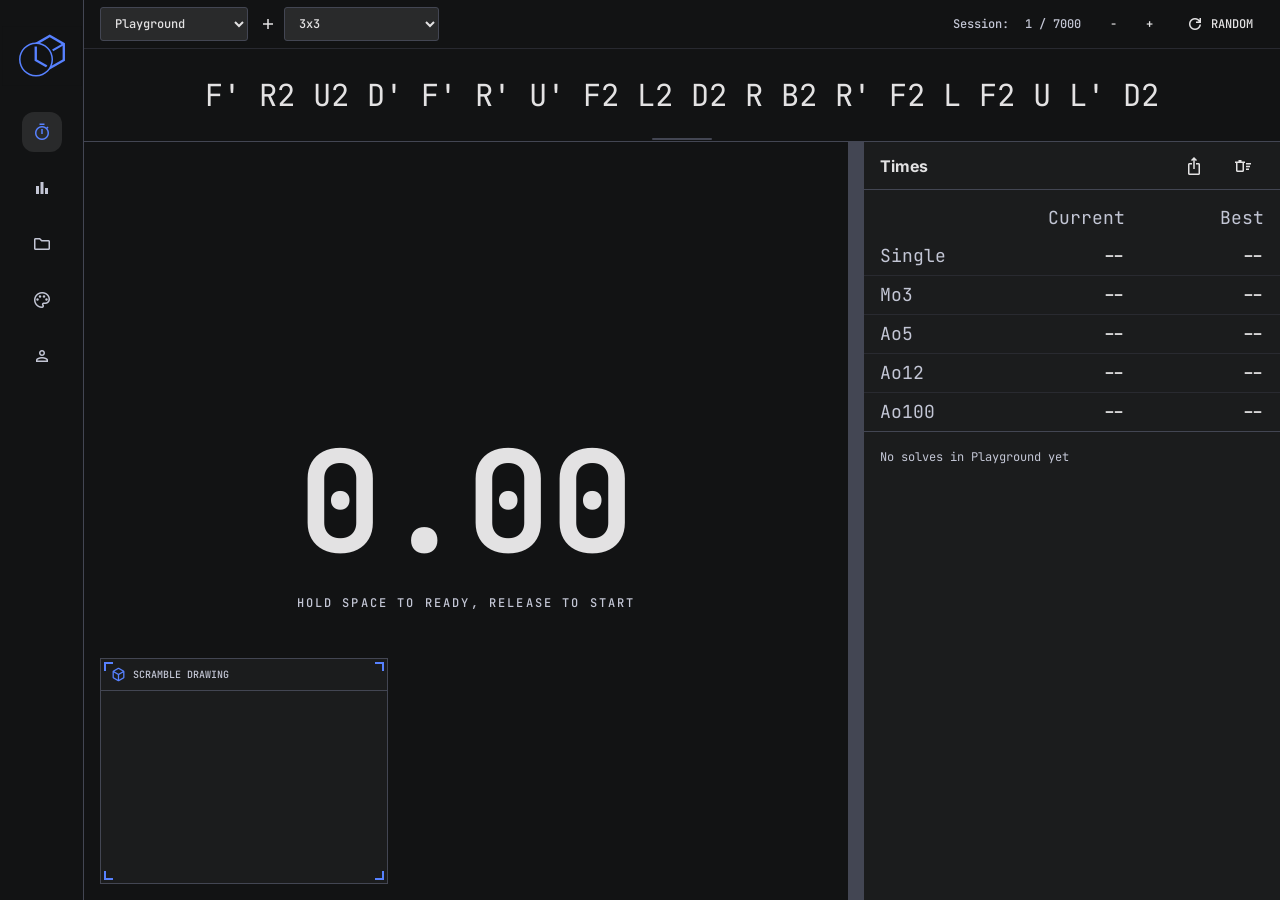
==== static/index.html @ dbafad9c "Batch Synchronization via sqlite" ====
<!doctype html>
<html lang="en">
<head>
    <meta charset="utf-8">
    <meta content="width=device-width, initial-scale=1" name="viewport">
    <title>Cubing Assistant Timer</title>
    <script src="/static/theme.js"></script>
    <script defer src="/static/logo.js"></script>
    <link href="https://fonts.googleapis.com/css2?family=Inter:wght@400;500;700&family=JetBrains+Mono:wght@400;500;700&family=Material+Symbols+Outlined&display=swap"
          rel="stylesheet">
    <link href="/static/styles.css" rel="stylesheet">
    <script src="https://cdn.cubing.net/v0/js/scramble-display" type="module"></script>
</head>
<body>
<nav aria-label="Primary navigation" class="side-tabs">
    <a aria-label="Cubing Assistant" class="side-brand" href="/solve">
        <span data-inline-logo></span>
    </a>
    <a aria-label="Solve timer" class="side-tab active" href="/solve" title="Solve timer">
        <span aria-hidden="true" class="material-symbols-outlined">timer</span>
    </a>
    <a aria-label="Analytics" class="side-tab" href="/analytics" title="Analytics">
        <span aria-hidden="true" class="material-symbols-outlined">bar_chart</span>
    </a>
    <a aria-label="Manage sessions" class="side-tab" href="/manage" title="Manage sessions">
        <span aria-hidden="true" class="material-symbols-outlined">folder</span>
    </a>
    <a aria-label="Appearance" class="side-tab" href="/appearance" title="Appearance">
        <span aria-hidden="true" class="material-symbols-outlined">palette</span>
    </a>
    <a aria-label="Login" class="side-tab" href="/login" title="Login">
        <span aria-hidden="true" class="material-symbols-outlined">person</span>
    </a>
</nav>

<main aria-label="Cubing timer" class="app">
    <section aria-label="Current scramble" class="scramble-panel">
        <div class="scramble-meta">
            <div class="session-picker">
                <select aria-label="Session" id="sessionSelect"></select>
                <button aria-label="Create session" id="createSession" title="Create session" type="button">
                    <span class="material-symbols-outlined">add</span>
                </button>
            </div>
            <label class="event-picker">
                <span>Scramble</span>
                <select aria-label="Scramble type" id="eventSelect"></select>
            </label>
            <span class="fixed-event-label" hidden id="fixedEventLabel"></span>
            <div class="scramble-actions">
                <span id="scrambleCount">0 / 0</span>
                <div class="scramble-controls">
                    <div aria-label="Scramble font size" class="font-controls">
                        <button aria-label="Decrease scramble font size" id="decreaseScrambleFont" type="button">-
                        </button>
                        <button aria-label="Increase scramble font size" id="increaseScrambleFont" type="button">+
                        </button>
                    </div>
                    <button id="randomScramble" type="button"><span class="material-symbols-outlined">refresh</span>
                        Random
                    </button>
                </div>
            </div>
        </div>
        <p class="scramble" id="scramble">Loading scrambles...</p>
    </section>

    <div aria-label="Resize scramble panel" aria-orientation="horizontal" class="resize-handle resize-handle-horizontal"
         data-resize="scramble" role="separator"></div>

    <section aria-label="Timer" class="timer-panel">
        <div aria-live="polite" class="timer idle" id="timer">0.00</div>
        <div class="status" id="status">Hold space to ready, release to start</div>
        <aside aria-label="Scramble drawing" class="scramble-drawing-panel">
            <div class="scramble-drawing-heading">
                <span aria-hidden="true" class="material-symbols-outlined">deployed_code</span>
                <span>Scramble drawing</span>
            </div>
            <scramble-display event="333" id="scrambleDrawing"></scramble-display>
            <div aria-label="Resize scramble drawing from top left"
                 class="scramble-drawing-resize scramble-drawing-resize-nw"
                 data-resize-corner="nw" role="separator"></div>
            <div aria-label="Resize scramble drawing from top right"
                 class="scramble-drawing-resize scramble-drawing-resize-ne"
                 data-resize-corner="ne" role="separator"></div>
            <div aria-label="Resize scramble drawing from bottom left"
                 class="scramble-drawing-resize scramble-drawing-resize-sw"
                 data-resize-corner="sw" role="separator"></div>
            <div aria-label="Resize scramble drawing from bottom right"
                 class="scramble-drawing-resize scramble-drawing-resize-se"
                 data-resize-corner="se" role="separator"></div>
        </aside>
    </section>

    <div aria-label="Resize times panel" aria-orientation="vertical" class="resize-handle resize-handle-vertical"
         data-resize="times" role="separator"></div>

    <aside aria-label="Times list" class="times-panel">
        <div class="times-header">
            <h1>Times</h1>
            <div class="times-actions">
                <button aria-label="Export data" id="exportTimes" title="Export data" type="button"><span
                        class="material-symbols-outlined">ios_share</span></button>
                <button aria-label="Clear session" id="clearTimes" title="Clear session" type="button"><span
                        class="material-symbols-outlined">delete_sweep</span></button>
            </div>
        </div>
        <table aria-label="Solve statistics" class="stats-table">
            <thead>
            <tr>
                <th scope="col"></th>
                <th scope="col">Current</th>
                <th scope="col">Best</th>
            </tr>
            </thead>
            <tbody id="statsBody"></tbody>
        </table>
        <ol class="times-list" id="timesList"></ol>
    </aside>
</main>

<dialog class="confirm-dialog" id="clearConfirmDialog">
    <form method="dialog">
        <h2>Clear times?</h2>
        <p>This removes all solves for the selected session.</p>
        <div class="dialog-actions">
            <button id="cancelClearTimes" type="submit" value="cancel">Cancel</button>
            <button id="confirmClearTimes" type="submit" value="confirm">Clear</button>
        </div>
    </form>
</dialog>

<dialog class="confirm-dialog" id="createSessionDialog">
    <form method="dialog">
        <h2>Create session</h2>
        <label class="dialog-field">
            <span>Name</span>
            <input id="newSessionName" maxlength="40" placeholder="Session name" type="text">
        </label>
        <label class="dialog-field">
            <span>Cube type</span>
            <select id="newSessionEvent"></select>
        </label>
        <div class="dialog-actions">
            <button type="submit" value="cancel">Cancel</button>
            <button id="confirmCreateSession" type="submit" value="confirm">Create</button>
        </div>
    </form>
</dialog>

<dialog class="confirm-dialog average-dialog" id="averageDialog">
    <form method="dialog">
        <h2 id="averageDialogTitle">Average</h2>
        <p id="averageDialogSummary"></p>
        <ol class="average-times" id="averageDialogTimes"></ol>
        <div class="dialog-actions average-dialog-actions">
            <button id="copyAverageLog" type="button">Copy</button>
            <button type="submit" value="close">Close</button>
        </div>
    </form>
</dialog>

<script src="/static/sync.js"></script>
<script src="/static/timer.js"></script>
</body>
</html>
---- static/styles.css ----
:root {
    color-scheme: dark;
    --bg: #121314;
    --surface-lowest: #0d0e0f;
    --surface-low: #1b1c1d;
    --surface: #1f2021;
    --surface-high: #292a2b;
    --surface-highest: #343536;
    --text: #e3e2e3;
    --muted: #c3c6d5;
    --outline: #434653;
    --primary: #5781ff;
    --primary-container: #3366cc;
    --ready: #56d77d;
    --hold: #d9b34f;
    --danger: #ff6352;
    --lavender: #c7a7ff;
    --side-tabs-width: 84px;
    --scramble-height: 10rem;
    --scramble-base-min-height: 8rem;
    --scramble-min-height: 8rem;
    --times-width: 26rem;
    --main-min-width: 24rem;
    --times-min-width: 22rem;
}

* {
    box-sizing: border-box;
}

[hidden] {
    display: none !important;
}

html, body {
    height: 100%;
    overflow: hidden;
}

body {
    margin: 0;
    background: var(--bg);
    color: var(--text);
    font-family: Inter, system-ui, sans-serif;
    user-select: none;
}

.material-symbols-outlined {
    font-size: 20px;
    font-variation-settings: "FILL" 0, "wght" 400, "GRAD" 0, "opsz" 20;
}

button, select, .nav-button {
    border: 1px solid var(--outline);
    border-radius: 3px;
    background: var(--surface-high);
    color: var(--text);
    cursor: pointer;
    font: 500 12px/16px "JetBrains Mono", monospace;
    padding: .45rem .65rem;
    text-decoration: none;
}

button:hover, select:hover, .nav-button:hover {
    border-color: var(--primary);
    background: var(--surface-highest);
}

button[data-action="delete"]:hover {
    border-color: var(--danger);
    color: var(--danger);
}

.side-tabs {
    align-items: center;
    background: var(--bg);
    border-right: 1px solid var(--outline);
    display: flex;
    flex-direction: column;
    gap: 16px;
    height: 100dvh;
    left: 0;
    padding: 16px 8px;
    position: fixed;
    top: 0;
    width: var(--side-tabs-width);
    z-index: 3;
}

.side-brand {
    align-items: center;
    color: var(--primary);
    display: flex;
    height: 80px;
    justify-content: center;
    text-decoration: none;
    --logo-secondary: var(--bg);
    width: 80px;
}

.side-brand [data-inline-logo] {
    display: block;
    height: 80px;
    width: 80px;
}

.side-brand-svg {
    display: block;
    height: 100%;
    width: 100%;
}

.side-tab {
    align-items: center;
    border-radius: 12px;
    color: var(--muted);
    display: flex;
    height: 40px;
    justify-content: center;
    text-decoration: none;
    width: 40px;
}

.side-tab:hover {
    background: var(--surface-high);
    color: var(--text);
}

.side-tab.active {
    background: var(--surface-high);
    color: var(--primary);
}

.app {
    display: grid;
    grid-template-columns: minmax(var(--main-min-width), 1fr) 16px minmax(var(--times-min-width), var(--times-width));
    grid-template-rows: minmax(var(--scramble-min-height), var(--scramble-height)) 0 minmax(0, 1fr);
    height: 100dvh;
    overflow: hidden;
    padding-left: var(--side-tabs-width);
}

.scramble-panel, .timer-panel, .times-panel {
    background: var(--bg);
    min-height: 0;
    min-width: 0;
}

.scramble-panel {
    border-bottom: 1px solid var(--outline);
    display: grid;
    grid-column: 1 / -1;
    grid-row: 1;
    grid-template-rows: auto 1fr;
    overflow: auto;
}

.scramble-meta, .times-header, .time-row, .scramble-actions, .scramble-controls, .font-controls, .penalty-actions, .times-actions, .time-actions, .event-picker, .session-picker {
    align-items: center;
    display: flex;
}

.scramble-meta {
    border-bottom: 1px solid rgba(67, 70, 83, .45);
    justify-content: space-between;
    min-height: 48px;
    padding: 6px 16px;
}

.session-picker {
    gap: 4px;
}

.session-picker select {
    min-width: 148px;
}

#createSession {
    align-items: center;
    background: transparent;
    border-color: transparent;
    display: flex;
    height: 32px;
    justify-content: center;
    padding: 0;
    width: 32px;
}

.event-picker {
    gap: 16px;
    margin-right: auto;
}

.event-picker > span {
    display: none;
}

.event-picker select {
    min-width: 122px;
}

.fixed-event-label {
    color: var(--primary);
    font: 500 12px/16px "JetBrains Mono", monospace;
    margin-right: auto;
    padding: 7px 10px;
}

.scramble-actions {
    gap: 16px;
    color: var(--muted);
    font: 500 12px/16px "JetBrains Mono", monospace;
}

.scramble-actions::before {
    content: "Session:";
}

.scramble-controls {
    gap: 8px;
}

.font-controls {
    gap: 4px;
}

.font-controls button, .times-actions button {
    align-items: center;
    background: transparent;
    border-color: transparent;
    display: flex;
    height: 32px;
    justify-content: center;
    min-width: 32px;
}

#randomScramble {
    align-items: center;
    background: transparent;
    border-color: transparent;
    display: flex;
    gap: 6px;
    text-transform: uppercase;
}

.scramble {
    align-self: center;
    color: var(--text);
    font-family: "JetBrains Mono", monospace;
    line-height: 1.55;
    margin: 0 auto;
    max-width: 90%;
    overflow-wrap: anywhere;
    padding: 20px 24px;
    text-align: center;
}

.resize-handle {
    background: var(--outline);
    min-height: 0;
    min-width: 0;
    touch-action: none;
}

.resize-handle-horizontal {
    background: transparent;
    cursor: row-resize;
    grid-column: 1 / -1;
    grid-row: 2;
    height: 7px;
    margin-top: -7px;
    position: relative;
    z-index: 2;
}

.resize-handle-horizontal::after {
    background: var(--outline);
    border-radius: 999px;
    bottom: 2px;
    content: "";
    height: 2px;
    left: calc(50% - 30px);
    position: absolute;
    width: 60px;
}

.resize-handle-horizontal:hover::after, .resize-handle-horizontal.dragging::after {
    background: var(--primary);
}

.resize-handle-vertical {
    cursor: col-resize;
    grid-column: 2;
    grid-row: 3;
}

.resize-handle-vertical:hover, .resize-handle-vertical.dragging {
    background: rgba(177, 197, 255, .55);
}

.timer-panel {
    align-content: center;
    display: grid;
    grid-column: 1;
    grid-row: 3;
    justify-items: center;
    overflow: hidden;
    padding: 24px;
    position: relative;
}

.timer {
    color: var(--text);
    font: 700 clamp(4.5rem, 11vw, 9rem)/1 "JetBrains Mono", monospace;
    font-variant-numeric: tabular-nums;
    letter-spacing: 0;
    text-align: center;
}

.timer.holding {
    color: var(--hold);
}

.timer.ready {
    color: var(--ready);
}

.status {
    color: var(--muted);
    font: 500 12px/16px "JetBrains Mono", monospace;
    letter-spacing: .18em;
    margin-top: 24px;
    min-height: 16px;
    text-align: center;
    text-transform: uppercase;
}

.scramble-drawing-panel {
    background: var(--surface-low);
    border: 1px solid var(--outline);
    bottom: 16px;
    display: grid;
    grid-template-rows: 32px minmax(0, 1fr);
    height: 14.125rem;
    left: 16px;
    max-height: 100%;
    max-width: 100%;
    min-width: min(12rem, 100%);
    overflow: hidden;
    position: absolute;
    width: 18rem;
}

.scramble-drawing-panel.dragging {
    border-color: var(--primary);
}

.scramble-drawing-heading {
    align-items: center;
    border-bottom: 1px solid var(--outline);
    color: var(--muted);
    cursor: move;
    display: flex;
    font: 500 10px/14px "JetBrains Mono", monospace;
    gap: 6px;
    padding: 0 9px;
    touch-action: none;
    text-transform: uppercase;
}

.scramble-drawing-heading .material-symbols-outlined {
    color: var(--primary);
    font-size: 17px;
}

scramble-display {
    display: block;
    height: 100%;
    min-height: 0;
    overflow: hidden;
    width: 100%;
}

.scramble-drawing-resize {
    height: 16px;
    position: absolute;
    touch-action: none;
    width: 16px;
}

.scramble-drawing-resize::after {
    content: "";
    height: 7px;
    position: absolute;
    width: 7px;
}

.scramble-drawing-resize-nw {
    cursor: nwse-resize;
    left: 0;
    top: 0;
}

.scramble-drawing-resize-ne {
    cursor: nesw-resize;
    right: 0;
    top: 0;
}

.scramble-drawing-resize-sw {
    bottom: 0;
    cursor: nesw-resize;
    left: 0;
}

.scramble-drawing-resize-se {
    bottom: 0;
    cursor: nwse-resize;
    right: 0;
}

.scramble-drawing-resize-nw::after {
    border-left: 2px solid var(--primary);
    border-top: 2px solid var(--primary);
    left: 3px;
    top: 3px;
}

.scramble-drawing-resize-ne::after {
    border-right: 2px solid var(--primary);
    border-top: 2px solid var(--primary);
    right: 3px;
    top: 3px;
}

.scramble-drawing-resize-sw::after {
    border-bottom: 2px solid var(--primary);
    border-left: 2px solid var(--primary);
    bottom: 3px;
    left: 3px;
}

.scramble-drawing-resize-se::after {
    border-bottom: 2px solid var(--primary);
    border-right: 2px solid var(--primary);
    bottom: 3px;
    right: 3px;
}

.times-panel {
    background: var(--surface-low);
    display: flex;
    flex-direction: column;
    grid-column: 3;
    grid-row: 3;
    overflow: hidden;
}

.times-header {
    border-bottom: 1px solid var(--outline);
    justify-content: space-between;
    min-height: 48px;
    padding: 0 16px;
}

.times-header h1 {
    font-size: 16px;
    margin: 0;
}

.times-actions {
    gap: 6px;
}

.stats-table {
    border-collapse: collapse;
    border-bottom: 1px solid var(--outline);
    font: 500 18px/24px "JetBrains Mono", monospace;
    table-layout: fixed;
    width: 100%;
}

.stats-table th, .stats-table td {
    padding: 7px 16px;
    text-align: right;
    white-space: nowrap;
}

.stats-table thead th {
    color: var(--muted);
    font-weight: 400;
    padding-top: 16px;
    text-transform: capitalize;
}

.stats-table tbody th {
    color: var(--muted);
    font-weight: 400;
    text-align: left;
    text-transform: capitalize;
}

.stats-table tbody tr:not(:last-child) {
    border-bottom: 1px solid rgba(67, 70, 83, .35);
}

.stat-average-button {
    background: transparent;
    border: 0;
    color: inherit;
    cursor: pointer;
    font: inherit;
    padding: 0;
}

.stat-average-button:hover {
    color: var(--primary);
    text-decoration: underline;
    text-underline-offset: 3px;
}

.times-list {
    flex: 1 1 auto;
    list-style: none;
    margin: 0;
    min-height: 0;
    outline: none;
    overflow: auto;
    padding: 0;
}

.times-list::-webkit-scrollbar, .scramble-panel::-webkit-scrollbar {
    width: 4px;
}

.times-list::-webkit-scrollbar-thumb, .scramble-panel::-webkit-scrollbar-thumb {
    background: var(--surface-highest);
}

.time-row {
    border-bottom: 1px solid rgba(67, 70, 83, .35);
    cursor: default;
    gap: 16px;
    min-height: 50px;
    padding: 8px 16px;
}

.time-entry:hover {
    background: rgba(52, 53, 54, .65);
}

.time-entry.redo-active {
    background: rgba(177, 197, 255, .08);
    box-shadow: inset 3px 0 var(--primary);
}

.time-entry.redone {
    background-image: linear-gradient(90deg, rgba(87, 214, 154, .07), transparent 65%);
}

.time-entry.personal-best {
    box-shadow: inset 3px 0 var(--ready);
}

.time-entry.personal-best .time-value {
    color: var(--ready);
}

.time-index {
    color: var(--muted);
    font: 500 14px/18px "JetBrains Mono", monospace;
    min-width: 32px;
}

.time-value {
    font: 500 24px/30px "JetBrains Mono", monospace;
    margin-left: 0;
    white-space: nowrap;
}

.time-details {
    border-bottom: 1px solid rgba(67, 70, 83, .35);
    display: none;
    flex-wrap: wrap;
    gap: 10px;
    padding: 0 16px 12px 64px;
}

.time-entry:hover .time-details, .time-entry:focus-within .time-details, .time-entry.redo-active .time-details {
    display: flex;
}

.time-scramble {
    color: var(--muted);
    flex: 1 1 100%;
    font: 400 11px/16px "JetBrains Mono", monospace;
    min-width: 0;
}

.time-actions, .penalty-actions {
    gap: 4px;
}

.time-actions button {
    background: transparent;
    border-color: var(--outline);
    font-size: 10px;
    padding: 4px 6px;
}

.penalty-actions button.selected {
    background: var(--surface-highest);
    border-color: var(--primary);
    color: var(--primary);
}

.redo-badge, .penalty-badge, .pb-badge {
    border: 1px solid currentColor;
    border-radius: 999px;
    display: inline-block;
    font: 700 10px/10px Inter, sans-serif;
    margin-left: 4px;
    padding: 2px 4px;
    vertical-align: middle;
}

.redo-badge {
    color: var(--ready);
}

.pb-badge {
    color: var(--ready);
}

.penalty-plus {
    color: var(--danger);
}

.penalty-dnf {
    color: var(--muted);
}

.penalty-pop {
    color: var(--lavender);
}

.empty {
    color: var(--muted);
    font: 400 12px/18px "JetBrains Mono", monospace;
    padding: 16px;
}

.confirm-dialog {
    background: var(--surface-low);
    border: 1px solid var(--outline);
    border-radius: 4px;
    color: var(--text);
    max-width: 22rem;
    padding: 0;
}

.confirm-dialog::backdrop {
    background: rgba(0, 0, 0, .62);
}

.confirm-dialog form {
    display: grid;
    gap: 12px;
    margin: 0;
    padding: 16px;
}

.confirm-dialog h2, .confirm-dialog p {
    margin: 0;
}

.confirm-dialog h2 {
    font-size: 16px;
}

.confirm-dialog p {
    color: var(--muted);
    font-size: 14px;
}

.dialog-actions {
    display: flex;
    gap: 8px;
    justify-content: flex-end;
}

.dialog-field {
    display: grid;
    gap: 6px;
}

.dialog-field span {
    color: var(--muted);
    font-size: 12px;
}

.dialog-field input {
    background: var(--surface-high);
    border: 1px solid var(--outline);
    border-radius: 3px;
    color: var(--text);
    font: 500 12px/16px "JetBrains Mono", monospace;
    padding: 8px;
}

.dialog-field input:focus {
    border-color: var(--primary);
    outline: none;
}

#confirmClearTimes {
    border-color: rgba(255, 180, 171, .55);
    color: var(--danger);
}

.average-dialog {
    height: min(34rem, calc(100dvh - 32px));
    max-height: calc(100dvh - 32px);
    max-width: none;
    width: min(24rem, calc(100vw - 32px));
}

.average-dialog form {
    grid-template-rows: auto auto minmax(0, 1fr) auto;
    height: 100%;
}

.average-times {
    border: 1px solid rgba(67, 70, 83, .65);
    list-style: none;
    margin: 0;
    min-height: 0;
    overflow: auto;
    padding: 0;
}

.average-times li {
    border-bottom: 1px solid rgba(67, 70, 83, .35);
    color: var(--text);
    font: 500 13px/18px "JetBrains Mono", monospace;
    padding: 8px 10px;
}

.average-times li:last-child {
    border-bottom: 0;
}

.average-times li.average-best {
    color: var(--ready);
}

.average-times li.average-worst {
    color: var(--danger);
}

.average-dialog-actions {
    justify-content: flex-end;
}

.average-dialog-actions #copyAverageLog {
    margin-right: auto;
}

@media (max-width: 940px) {
    .app {
        grid-template-columns: 1fr;
        grid-template-rows: minmax(var(--scramble-min-height), var(--scramble-height)) 0 minmax(0, 1fr) minmax(12rem, 36dvh);
    }

    .resize-handle-vertical {
        display: none;
    }

    .timer-panel {
        grid-column: 1;
        grid-row: 3;
    }

    .times-panel {
        grid-column: 1;
        grid-row: 4;
    }

    .scramble-drawing-panel {
        height: 11.125rem;
        width: 13.5rem;
    }
}
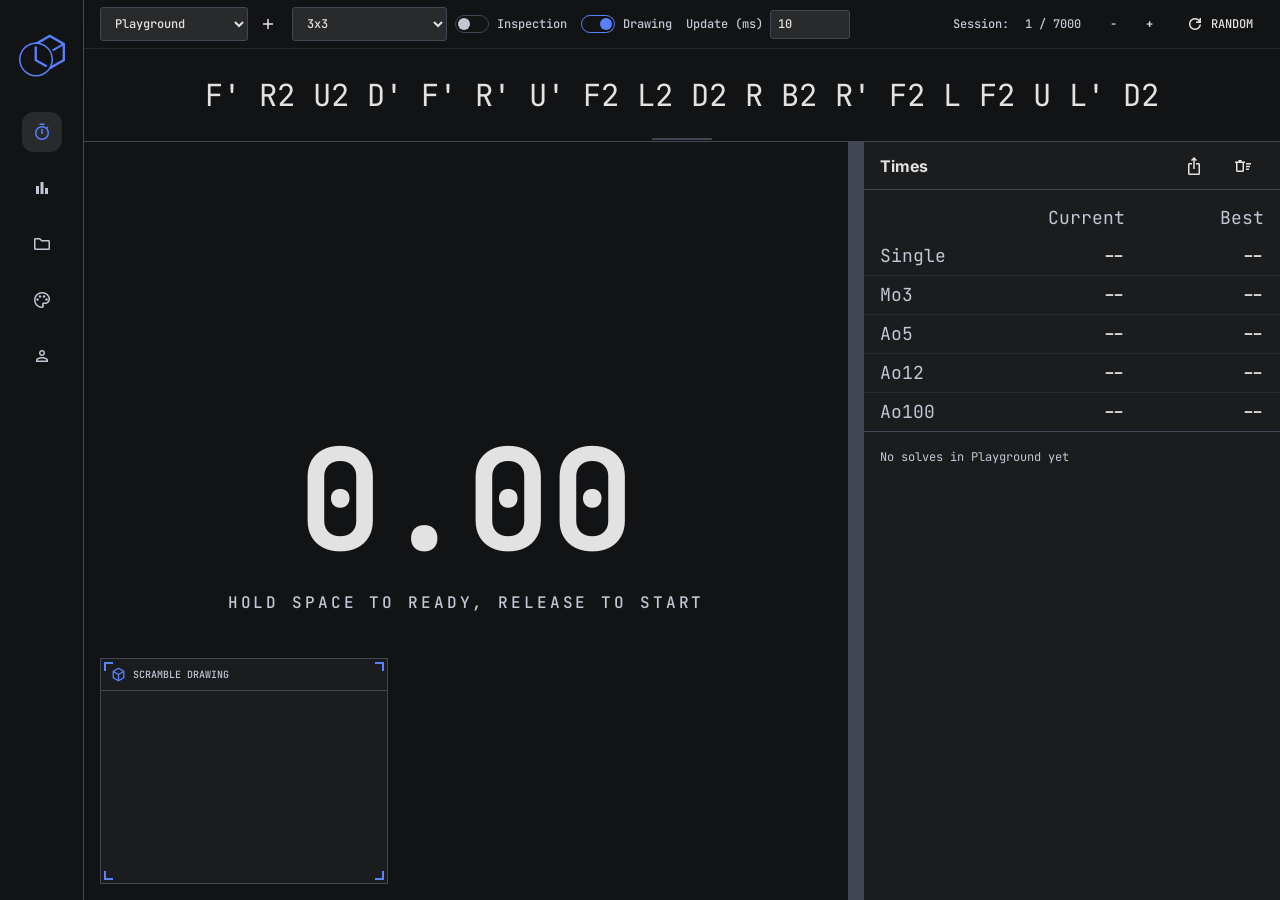
==== commit 9c4b13b5: "'Splits' Compatibility + Solve QoL" ====
--- a/static/index.html
+++ b/static/index.html
@@ -47,6 +47,23 @@
                 <select aria-label="Scramble type" id="eventSelect"></select>
             </label>
             <span class="fixed-event-label" hidden id="fixedEventLabel"></span>
+            <div class="toolbar-switches">
+                <label class="toolbar-switch">
+                    <input id="inspectionEnabled" type="checkbox">
+                    <span aria-hidden="true" class="toolbar-switch-track"></span>
+                    <span>Inspection</span>
+                </label>
+                <label class="toolbar-switch">
+                    <input checked id="drawingEnabled" type="checkbox">
+                    <span aria-hidden="true" class="toolbar-switch-track"></span>
+                    <span>Drawing</span>
+                </label>
+                <label class="timer-update-field">
+                    <span>Update (ms)</span>
+                    <input id="timerUpdateMs" inputmode="numeric" max="60000" min="0" step="10" type="number"
+                           value="10">
+                </label>
+            </div>
             <div class="scramble-actions">
                 <span id="scrambleCount">0 / 0</span>
                 <div class="scramble-controls">
@@ -141,6 +158,11 @@
             <span>Cube type</span>
             <select id="newSessionEvent"></select>
         </label>
+        <label class="dialog-field">
+            <span>Splits</span>
+            <input id="newSessionSplits" inputmode="numeric" max="20" min="0" placeholder="None" type="number"
+                   value="0">
+        </label>
         <div class="dialog-actions">
             <button type="submit" value="cancel">Cancel</button>
             <button id="confirmCreateSession" type="submit" value="confirm">Create</button>
--- a/static/styles.css
+++ b/static/styles.css
@@ -162,6 +162,7 @@
 
 .scramble-meta {
     border-bottom: 1px solid rgba(67, 70, 83, .45);
+    gap: 8px;
     justify-content: space-between;
     min-height: 48px;
     padding: 6px 16px;
@@ -188,7 +189,6 @@
 
 .event-picker {
     gap: 16px;
-    margin-right: auto;
 }
 
 .event-picker > span {
@@ -202,7 +202,6 @@
 .fixed-event-label {
     color: var(--primary);
     font: 500 12px/16px "JetBrains Mono", monospace;
-    margin-right: auto;
     padding: 7px 10px;
 }
 
@@ -309,6 +308,92 @@
     position: relative;
 }
 
+.toolbar-switches {
+    align-items: center;
+    display: flex;
+    gap: 14px;
+    margin-right: auto;
+}
+
+.toolbar-switch {
+    align-items: center;
+    color: var(--muted);
+    cursor: pointer;
+    display: flex;
+    font: 500 12px/16px "JetBrains Mono", monospace;
+    gap: 8px;
+    white-space: nowrap;
+}
+
+.toolbar-switch input {
+    height: 1px;
+    opacity: 0;
+    position: absolute;
+    width: 1px;
+}
+
+.toolbar-switch-track {
+    border: 1px solid var(--outline);
+    border-radius: 10px;
+    height: 18px;
+    position: relative;
+    width: 34px;
+}
+
+.toolbar-switch-track::after {
+    background: var(--muted);
+    border-radius: 50%;
+    content: "";
+    height: 12px;
+    left: 2px;
+    position: absolute;
+    top: 2px;
+    transition: background 140ms ease, transform 140ms ease;
+    width: 12px;
+}
+
+.toolbar-switch input:checked + .toolbar-switch-track {
+    border-color: var(--primary);
+}
+
+.toolbar-switch input:checked + .toolbar-switch-track::after {
+    background: var(--primary);
+    transform: translateX(16px);
+}
+
+.toolbar-switch:has(input:disabled) {
+    cursor: default;
+    opacity: .55;
+}
+
+.timer-update-field {
+    align-items: center;
+    color: var(--muted);
+    display: flex;
+    font: 500 12px/16px "JetBrains Mono", monospace;
+    gap: 7px;
+    white-space: nowrap;
+}
+
+.timer-update-field input {
+    background: var(--surface-high);
+    border: 1px solid var(--outline);
+    border-radius: 3px;
+    color: var(--text);
+    font: 500 12px/16px "JetBrains Mono", monospace;
+    padding: .35rem .45rem;
+    width: 5rem;
+}
+
+.timer-update-field input:focus {
+    border-color: var(--primary);
+    outline: none;
+}
+
+.timer-update-field:has(input:disabled) {
+    opacity: .55;
+}
+
 .timer {
     color: var(--text);
     font: 700 clamp(4.5rem, 11vw, 9rem)/1 "JetBrains Mono", monospace;
@@ -325,9 +410,21 @@
     color: var(--ready);
 }
 
+.timer.inspection-ready {
+    color: var(--ready);
+}
+
+.timer.inspection-hold {
+    color: var(--hold);
+}
+
+.timer.inspection-danger {
+    color: var(--danger);
+}
+
 .status {
     color: var(--muted);
-    font: 500 12px/16px "JetBrains Mono", monospace;
+    font: 500 16px/20px "JetBrains Mono", monospace;
     letter-spacing: .18em;
     margin-top: 24px;
     min-height: 16px;
@@ -545,6 +642,55 @@
     padding: 8px 16px;
 }
 
+.time-columns-header, .split-time-row {
+    display: grid;
+    grid-template-columns: 32px minmax(6rem, 1.2fr) repeat(var(--phase-count), minmax(4.5rem, 1fr));
+    min-width: max-content;
+}
+
+.time-columns-header {
+    background: var(--surface-low);
+    border-bottom: 1px solid var(--outline);
+    color: var(--muted);
+    font: 500 10px/16px "JetBrains Mono", monospace;
+    gap: 16px;
+    padding: 6px 16px;
+    position: sticky;
+    text-transform: uppercase;
+    top: 0;
+    z-index: 1;
+}
+
+.time-columns-header [data-phase-index] {
+    cursor: text;
+    min-width: 0;
+}
+
+.phase-name-input {
+    background: var(--surface);
+    border: 1px solid var(--primary);
+    color: var(--text);
+    font: inherit;
+    min-width: 0;
+    padding: 2px 4px;
+    text-transform: none;
+    width: 100%;
+}
+
+.split-time-entry {
+    min-width: calc(9rem + var(--phase-count) * 6rem);
+}
+
+.split-time-row {
+    gap: 16px;
+}
+
+.phase-time-value {
+    align-self: center;
+    font: 500 15px/22px "JetBrains Mono", monospace;
+    white-space: nowrap;
+}
+
 .time-entry:hover {
     background: rgba(52, 53, 54, .65);
 }
@@ -599,6 +745,15 @@
 
 .time-actions, .penalty-actions {
     gap: 4px;
+}
+
+.time-actions {
+    flex: 1 1 100%;
+    width: 100%;
+}
+
+.penalty-actions {
+    flex: 1 1 auto;
 }
 
 .time-actions button {
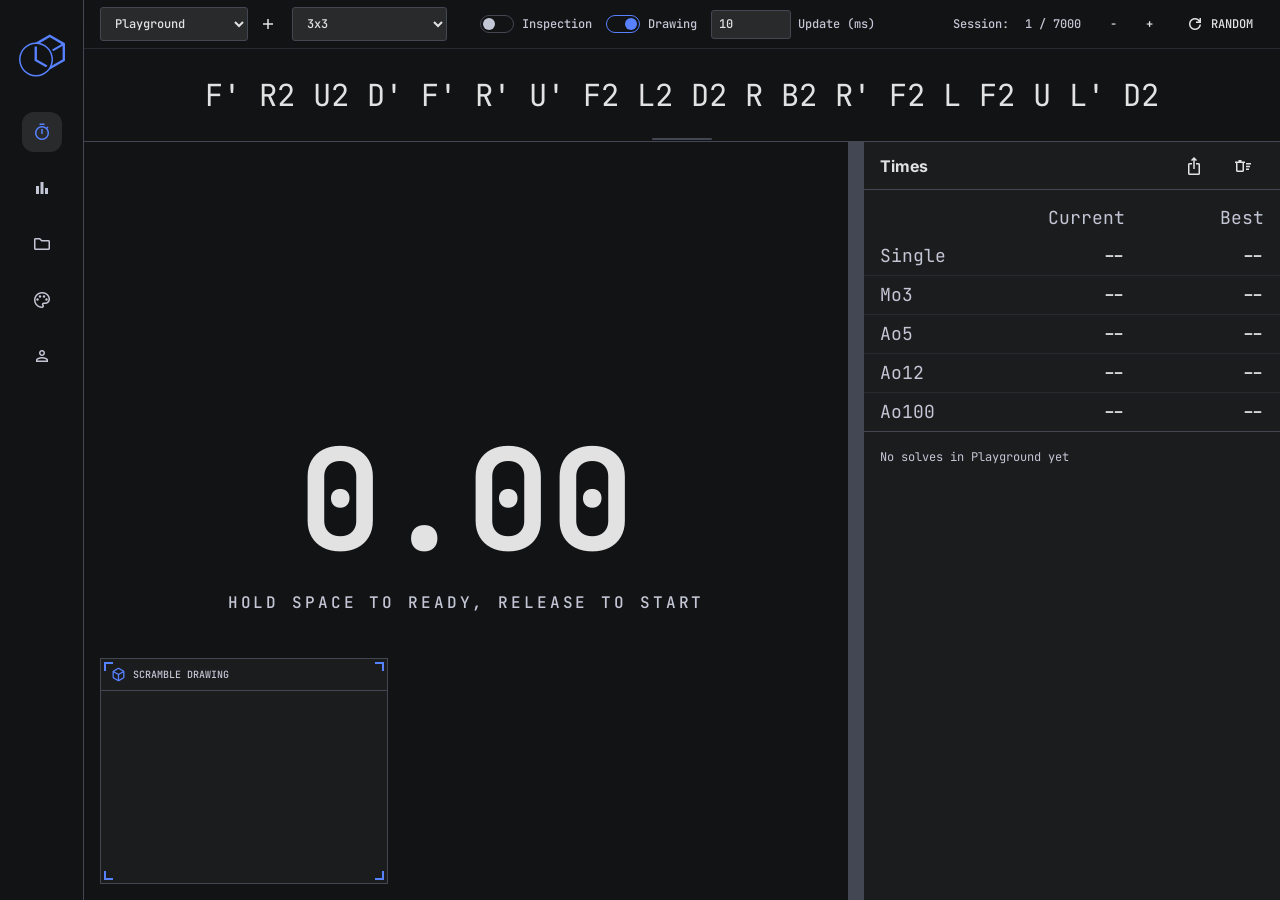
==== commit 481951e8: "Solve QoL" ====
--- a/static/index.html
+++ b/static/index.html
@@ -59,9 +59,9 @@
                     <span>Drawing</span>
                 </label>
                 <label class="timer-update-field">
-                    <span>Update (ms)</span>
                     <input id="timerUpdateMs" inputmode="numeric" max="60000" min="0" step="10" type="number"
                            value="10">
+                    <span>Update (ms)</span>
                 </label>
             </div>
             <div class="scramble-actions">
@@ -185,4 +185,4 @@
 <script src="/static/sync.js"></script>
 <script src="/static/timer.js"></script>
 </body>
-</html>
+</html>
--- a/static/styles.css
+++ b/static/styles.css
@@ -22,6 +22,7 @@
     --times-width: 26rem;
     --main-min-width: 24rem;
     --times-min-width: 22rem;
+    --phase-count: 1;
 }
 
 * {
@@ -312,6 +313,7 @@
     align-items: center;
     display: flex;
     gap: 14px;
+    margin-left: 25px;
     margin-right: auto;
 }
 
@@ -945,4 +947,4 @@
         height: 11.125rem;
         width: 13.5rem;
     }
-}
+}
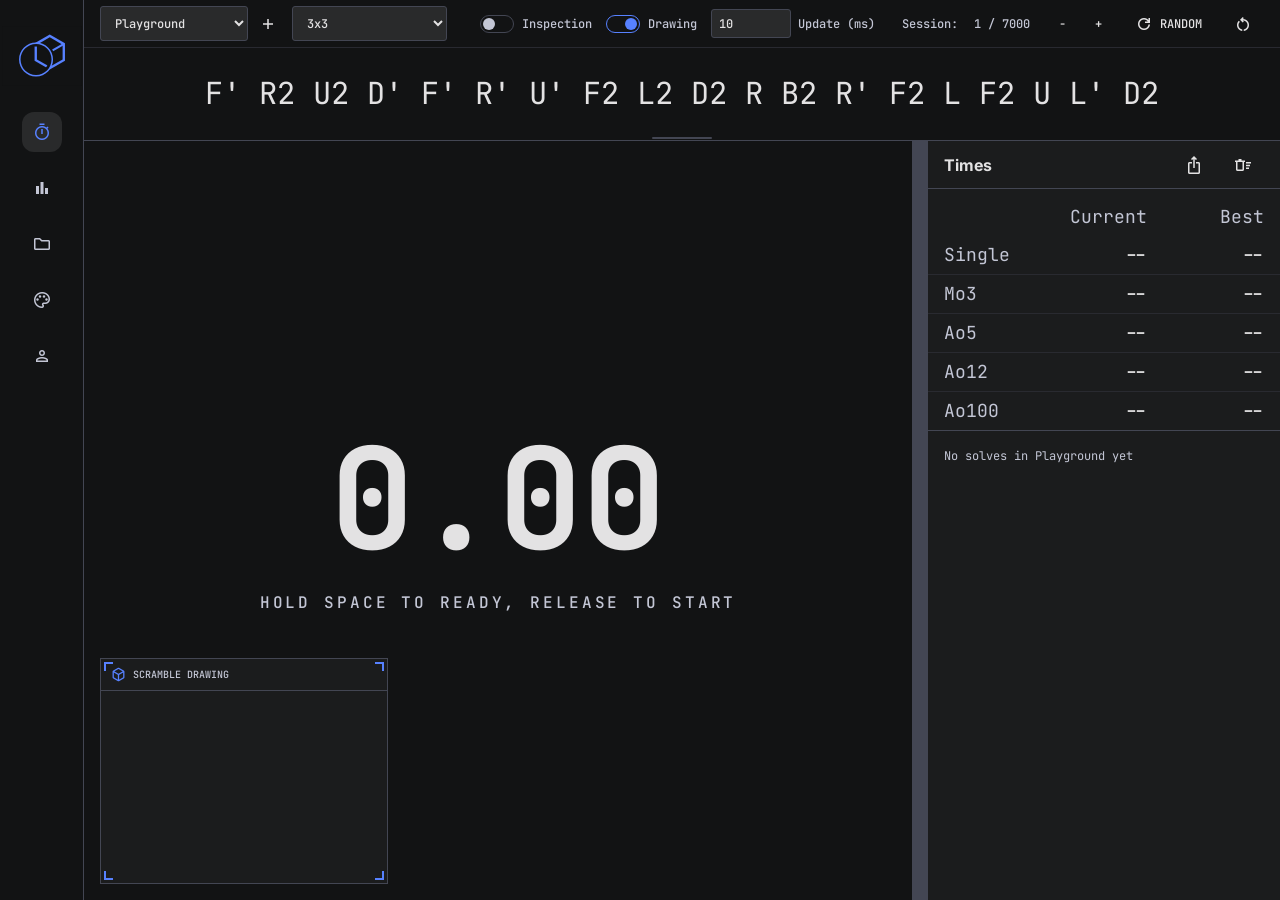
==== commit 5ac753f0: "Splits UI Bugs" ====
--- a/static/index.html
+++ b/static/index.html
@@ -75,6 +75,9 @@
                     </div>
                     <button id="randomScramble" type="button"><span class="material-symbols-outlined">refresh</span>
                         Random
+                    </button>
+                    <button aria-label="Reset layout" id="resetLayout" title="Reset layout" type="button">
+                        <span aria-hidden="true" class="material-symbols-outlined">restart_alt</span>
                     </button>
                 </div>
             </div>
@@ -185,4 +188,4 @@
 <script src="/static/sync.js"></script>
 <script src="/static/timer.js"></script>
 </body>
-</html>+</html>
--- a/static/styles.css
+++ b/static/styles.css
@@ -22,7 +22,16 @@
     --times-width: 26rem;
     --main-min-width: 24rem;
     --times-min-width: 22rem;
+    --times-max-width: calc(100vw - var(--side-tabs-width) - var(--main-min-width) - 16px);
     --phase-count: 1;
+    --split-index-width: 28px;
+    --split-time-column-width: 8.5rem;
+    --split-phase-column-width: 4.5rem;
+    --split-column-gap: 10px;
+    --split-inline-padding: 12px;
+    --split-panel-base-width: 150px;
+    --split-panel-phase-width: 70px;
+    --split-content-width: 350px;
 }
 
 * {
@@ -134,7 +143,7 @@
 
 .app {
     display: grid;
-    grid-template-columns: minmax(var(--main-min-width), 1fr) 16px minmax(var(--times-min-width), var(--times-width));
+    grid-template-columns: minmax(0, 1fr) 16px minmax(var(--times-min-width), min(var(--times-width), var(--times-max-width)));
     grid-template-rows: minmax(var(--scramble-min-height), var(--scramble-height)) 0 minmax(0, 1fr);
     height: 100dvh;
     overflow: hidden;
@@ -224,7 +233,7 @@
     gap: 4px;
 }
 
-.font-controls button, .times-actions button {
+.font-controls button, .scramble-controls > button, .times-actions button {
     align-items: center;
     background: transparent;
     border-color: transparent;
@@ -624,7 +633,8 @@
     margin: 0;
     min-height: 0;
     outline: none;
-    overflow: auto;
+    overflow-x: hidden;
+    overflow-y: auto;
     padding: 0;
 }
 
@@ -646,8 +656,12 @@
 
 .time-columns-header, .split-time-row {
     display: grid;
-    grid-template-columns: 32px minmax(6rem, 1.2fr) repeat(var(--phase-count), minmax(4.5rem, 1fr));
-    min-width: max-content;
+    gap: var(--split-column-gap);
+    grid-template-columns: var(--split-index-width) minmax(var(--split-time-column-width), 1fr) repeat(var(--phase-count), var(--split-phase-column-width));
+    min-width: var(--split-content-width);
+    padding-left: var(--split-inline-padding);
+    padding-right: var(--split-inline-padding);
+    width: 100%;
 }
 
 .time-columns-header {
@@ -655,8 +669,8 @@
     border-bottom: 1px solid var(--outline);
     color: var(--muted);
     font: 500 10px/16px "JetBrains Mono", monospace;
-    gap: 16px;
-    padding: 6px 16px;
+    padding-bottom: 6px;
+    padding-top: 6px;
     position: sticky;
     text-transform: uppercase;
     top: 0;
@@ -680,16 +694,21 @@
 }
 
 .split-time-entry {
-    min-width: calc(9rem + var(--phase-count) * 6rem);
+    min-width: var(--split-content-width);
 }
 
 .split-time-row {
-    gap: 16px;
+    padding-bottom: 8px;
+    padding-top: 8px;
+}
+
+.split-time-row .time-index {
+    min-width: 0;
 }
 
 .phase-time-value {
     align-self: center;
-    font: 500 15px/22px "JetBrains Mono", monospace;
+    font: 500 14px/18px "JetBrains Mono", monospace;
     white-space: nowrap;
 }
 
@@ -947,4 +966,4 @@
         height: 11.125rem;
         width: 13.5rem;
     }
-}+}
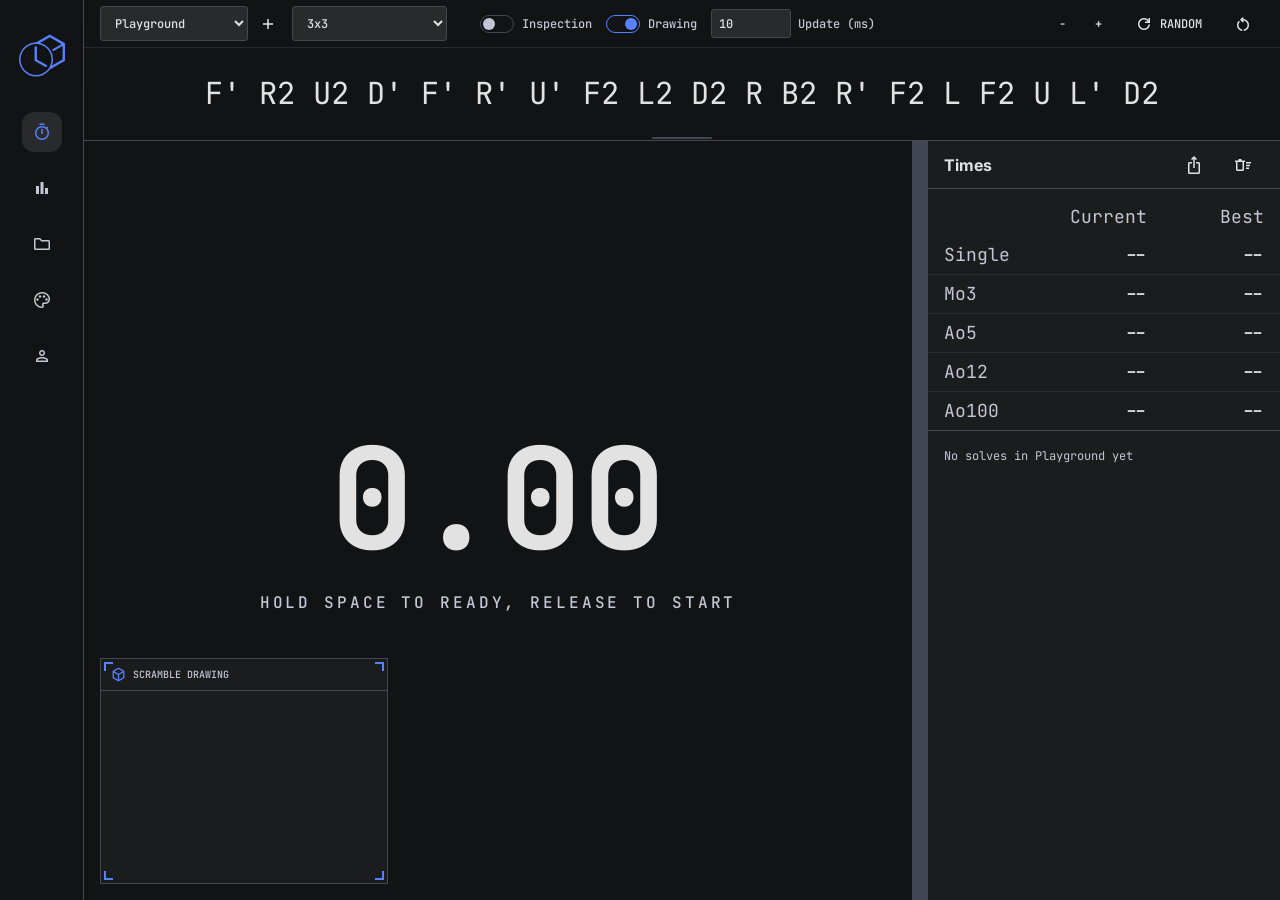
==== commit 05b2a82f: "Logo + Remove Scramble debug" ====
--- a/static/index.html
+++ b/static/index.html
@@ -4,6 +4,7 @@
     <meta charset="utf-8">
     <meta content="width=device-width, initial-scale=1" name="viewport">
     <title>Cubing Assistant Timer</title>
+    <link href="/static/favicon.svg" rel="icon" type="image/svg+xml">
     <script src="/static/theme.js"></script>
     <script defer src="/static/logo.js"></script>
     <link href="https://fonts.googleapis.com/css2?family=Inter:wght@400;500;700&family=JetBrains+Mono:wght@400;500;700&family=Material+Symbols+Outlined&display=swap"
@@ -65,7 +66,6 @@
                 </label>
             </div>
             <div class="scramble-actions">
-                <span id="scrambleCount">0 / 0</span>
                 <div class="scramble-controls">
                     <div aria-label="Scramble font size" class="font-controls">
                         <button aria-label="Decrease scramble font size" id="decreaseScrambleFont" type="button">-
@@ -188,4 +188,4 @@
 <script src="/static/sync.js"></script>
 <script src="/static/timer.js"></script>
 </body>
-</html>
+</html>
--- a/static/styles.css
+++ b/static/styles.css
@@ -221,10 +221,6 @@
     font: 500 12px/16px "JetBrains Mono", monospace;
 }
 
-.scramble-actions::before {
-    content: "Session:";
-}
-
 .scramble-controls {
     gap: 8px;
 }
@@ -966,4 +962,4 @@
         height: 11.125rem;
         width: 13.5rem;
     }
-}
+}
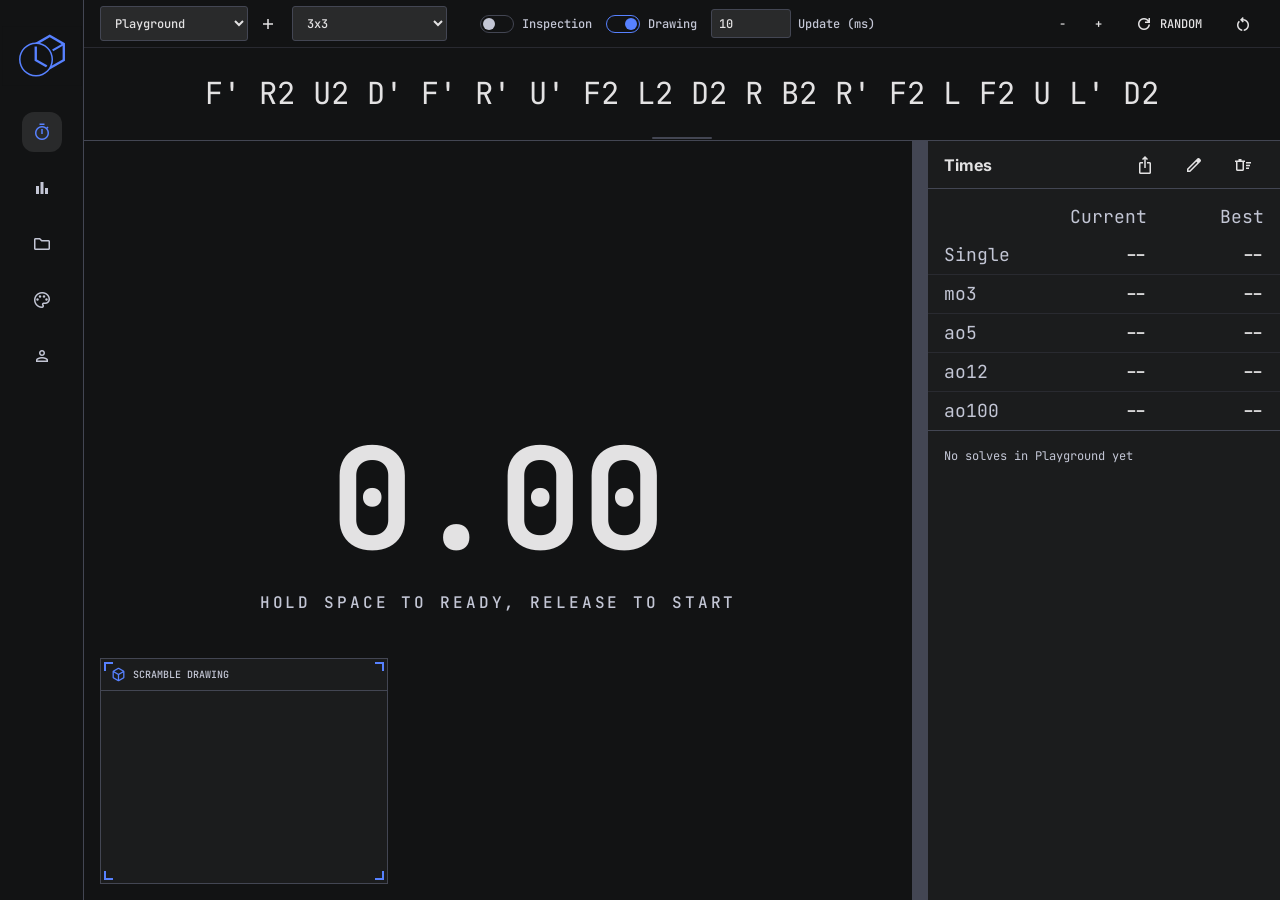
==== commit 77c81a44: "Better Stats" ====
--- a/static/index.html
+++ b/static/index.html
@@ -3,7 +3,7 @@
 <head>
     <meta charset="utf-8">
     <meta content="width=device-width, initial-scale=1" name="viewport">
-    <title>Cubing Assistant Timer</title>
+    <title>‎</title>
     <link href="/static/favicon.svg" rel="icon" type="image/svg+xml">
     <script src="/static/theme.js"></script>
     <script defer src="/static/logo.js"></script>
@@ -121,6 +121,8 @@
             <div class="times-actions">
                 <button aria-label="Export data" id="exportTimes" title="Export data" type="button"><span
                         class="material-symbols-outlined">ios_share</span></button>
+                <button aria-label="Edit stats" id="editStats" title="Edit stats" type="button"><span
+                        class="material-symbols-outlined">edit</span></button>
                 <button aria-label="Clear session" id="clearTimes" title="Clear session" type="button"><span
                         class="material-symbols-outlined">delete_sweep</span></button>
             </div>
@@ -173,6 +175,33 @@
     </form>
 </dialog>
 
+<dialog class="confirm-dialog stats-editor-dialog" id="statsEditorDialog">
+    <form method="dialog">
+        <h2>Stats</h2>
+        <div aria-hidden="true" class="stats-editor-columns">
+            <span></span>
+            <span>Stat</span>
+            <span>Trim</span>
+            <span>Unit</span>
+            <span></span>
+        </div>
+        <ol class="stats-editor-list" id="statsEditorList"></ol>
+        <div class="stats-add-row">
+            <select aria-label="Stat type" id="newStatType">
+                <option value="mean">Mean</option>
+                <option value="average">Average</option>
+            </select>
+            <input aria-label="Number of solves" id="newStatSize" inputmode="numeric" min="2" step="1" type="number"
+                   value="3">
+            <button id="addStat" type="button">Add</button>
+        </div>
+        <p class="stats-editor-status" id="statsEditorStatus"></p>
+        <div class="dialog-actions">
+            <button type="submit" value="close">Done</button>
+        </div>
+    </form>
+</dialog>
+
 <dialog class="confirm-dialog average-dialog" id="averageDialog">
     <form method="dialog">
         <h2 id="averageDialogTitle">Average</h2>
@@ -188,4 +217,4 @@
 <script src="/static/sync.js"></script>
 <script src="/static/timer.js"></script>
 </body>
-</html>+</html>
--- a/static/styles.css
+++ b/static/styles.css
@@ -445,14 +445,13 @@
     bottom: 16px;
     display: grid;
     grid-template-rows: 32px minmax(0, 1fr);
-    height: 14.125rem;
-    left: 16px;
-    max-height: 100%;
-    max-width: 100%;
-    min-width: min(12rem, 100%);
+    height: 226px;
+    left: calc(var(--side-tabs-width) + 16px);
+    min-width: 192px;
     overflow: hidden;
-    position: absolute;
-    width: 18rem;
+    position: fixed;
+    width: 288px;
+    z-index: 8;
 }
 
 .scramble-drawing-panel.dragging {
@@ -601,7 +600,6 @@
     color: var(--muted);
     font-weight: 400;
     text-align: left;
-    text-transform: capitalize;
 }
 
 .stats-table tbody tr:not(:last-child) {
@@ -621,6 +619,143 @@
     color: var(--primary);
     text-decoration: underline;
     text-underline-offset: 3px;
+}
+
+.stats-editor-dialog form {
+    max-width: min(560px, calc(100vw - 32px));
+}
+
+.stats-editor-list {
+    display: grid;
+    gap: 6px;
+    list-style: none;
+    margin: 0;
+    padding: 0;
+}
+
+.stats-editor-columns {
+    color: var(--muted);
+    display: grid;
+    font: 500 10px/14px "JetBrains Mono", monospace;
+    gap: 8px;
+    grid-template-columns: 32px minmax(0, 1fr) 76px 92px 32px;
+    padding: 0 4px;
+    text-transform: uppercase;
+}
+
+.stats-editor-item {
+    align-items: center;
+    border: 1px solid var(--outline);
+    display: grid;
+    gap: 8px;
+    grid-template-columns: 32px minmax(0, 1fr) 76px 92px 32px;
+    min-height: 42px;
+    padding: 4px;
+    position: relative;
+    transition: border-color .12s ease, box-shadow .12s ease, transform .12s ease;
+}
+
+.stats-editor-item.dragging {
+    border-color: var(--primary);
+    box-shadow: 0 8px 20px rgba(0, 0, 0, .34);
+    opacity: .88;
+    transform: scale(1.025);
+    z-index: 1;
+}
+
+.stats-editor-item.drop-before::before,
+.stats-editor-item.drop-after::after {
+    background: var(--primary);
+    box-shadow: 0 0 0 2px rgba(87, 129, 255, .2);
+    content: "";
+    height: 3px;
+    left: 4px;
+    position: absolute;
+    right: 4px;
+}
+
+.stats-editor-item.drop-before::before {
+    top: -6px;
+}
+
+.stats-editor-item.drop-after::after {
+    bottom: -6px;
+}
+
+.stats-drag-handle, .stats-remove-button {
+    align-items: center;
+    background: transparent;
+    border-color: transparent;
+    display: flex;
+    height: 32px;
+    justify-content: center;
+    padding: 0;
+    width: 32px;
+}
+
+.stats-drag-handle {
+    color: var(--muted);
+    cursor: grab;
+    touch-action: none;
+    user-select: none;
+}
+
+.stats-drag-handle:active {
+    cursor: grabbing;
+}
+
+.stats-dragging {
+    cursor: grabbing;
+    user-select: none;
+}
+
+.stats-remove-button {
+    color: var(--danger);
+}
+
+.stats-editor-label {
+    color: var(--text);
+    font: 500 13px/18px "JetBrains Mono", monospace;
+}
+
+.stats-trim-input,
+.stats-trim-unit {
+    border: 1px solid var(--outline);
+    border-radius: 3px;
+    background: var(--surface-high);
+    color: var(--text);
+    font: 500 12px/18px Inter, sans-serif;
+    height: 32px;
+    min-width: 0;
+    padding: 0 8px;
+    width: 100%;
+}
+
+.stats-trim-input:disabled,
+.stats-trim-unit:disabled {
+    background: var(--surface-low);
+    color: var(--muted);
+    cursor: not-allowed;
+    opacity: .45;
+}
+
+.stats-add-row {
+    display: grid;
+    gap: 8px;
+    grid-template-columns: minmax(0, 1fr) 96px auto;
+}
+
+.stats-add-row input {
+    border: 1px solid var(--outline);
+    border-radius: 3px;
+    background: var(--surface-high);
+    color: var(--text);
+    font: 500 13px/18px Inter, sans-serif;
+    padding: .65rem .8rem;
+}
+
+.stats-editor-status {
+    min-height: 18px;
 }
 
 .times-list {
@@ -958,8 +1093,4 @@
         grid-row: 4;
     }
 
-    .scramble-drawing-panel {
-        height: 11.125rem;
-        width: 13.5rem;
-    }
-}+}
